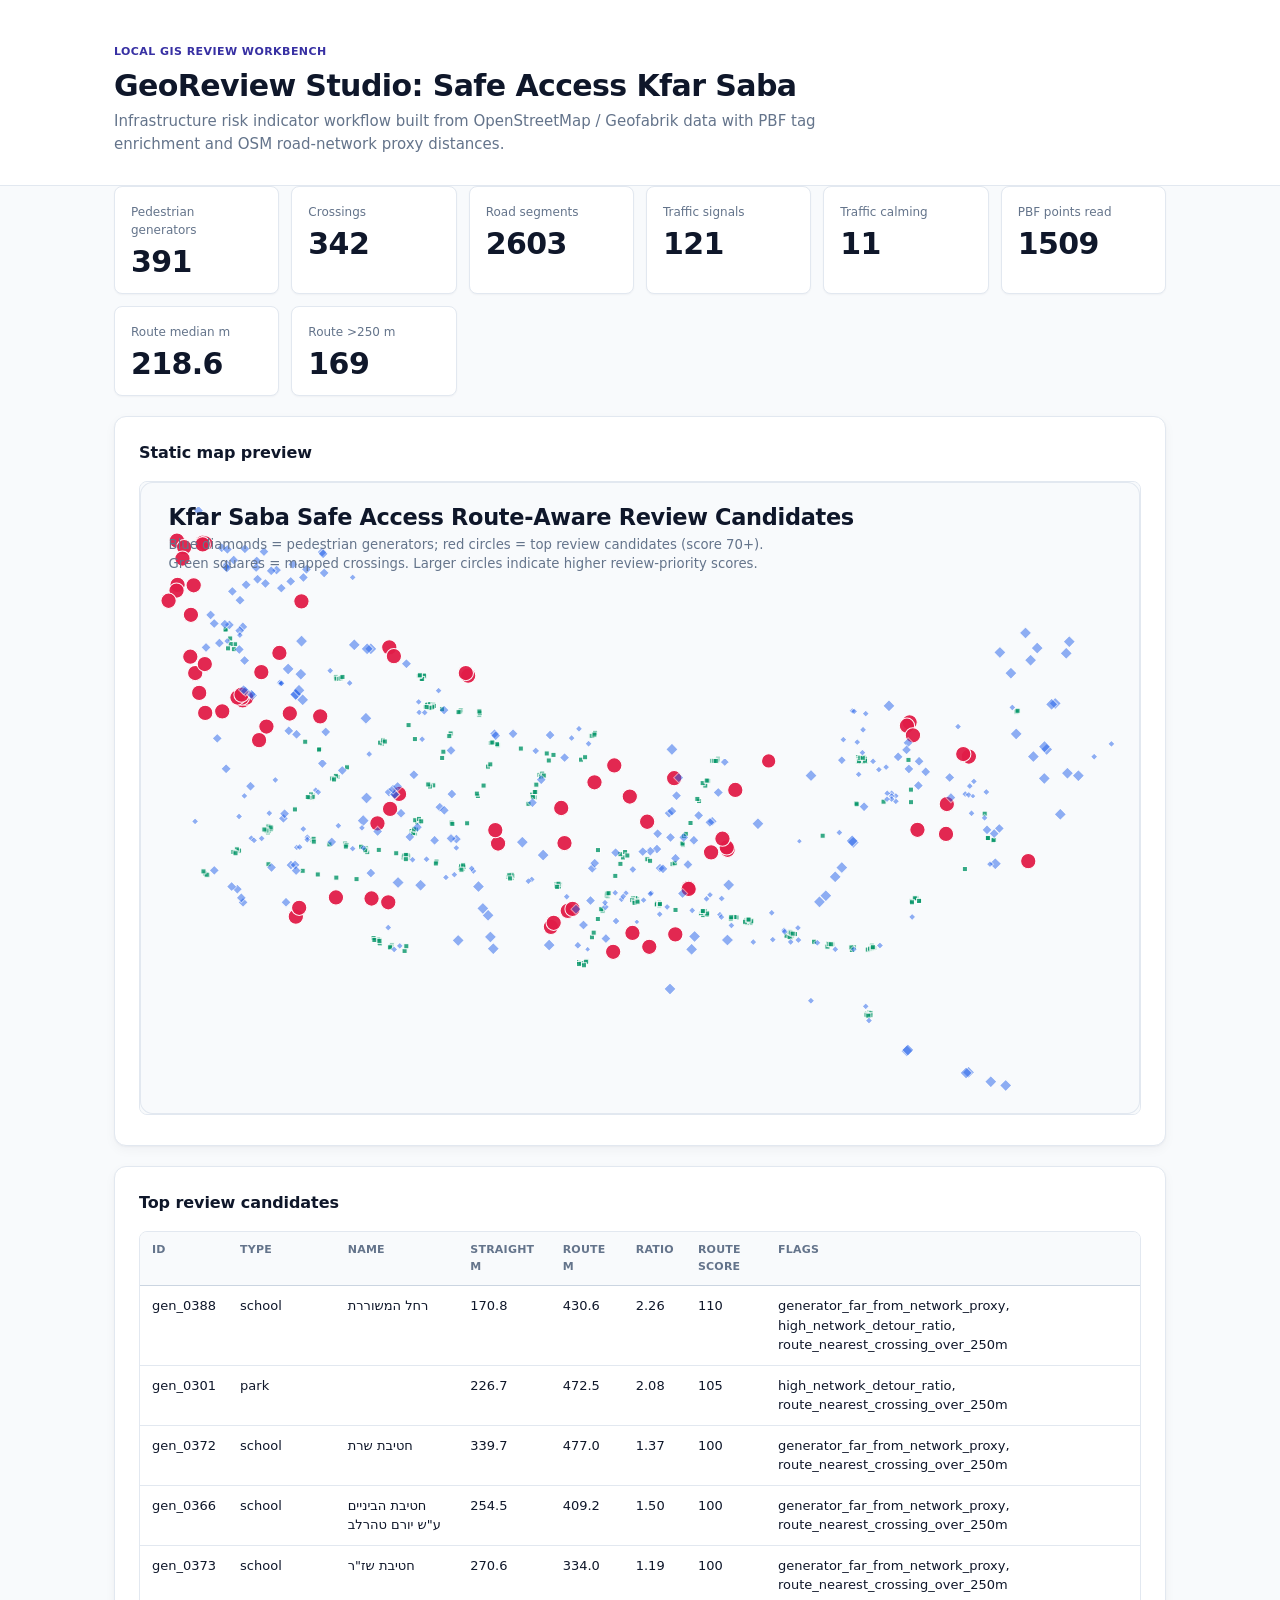
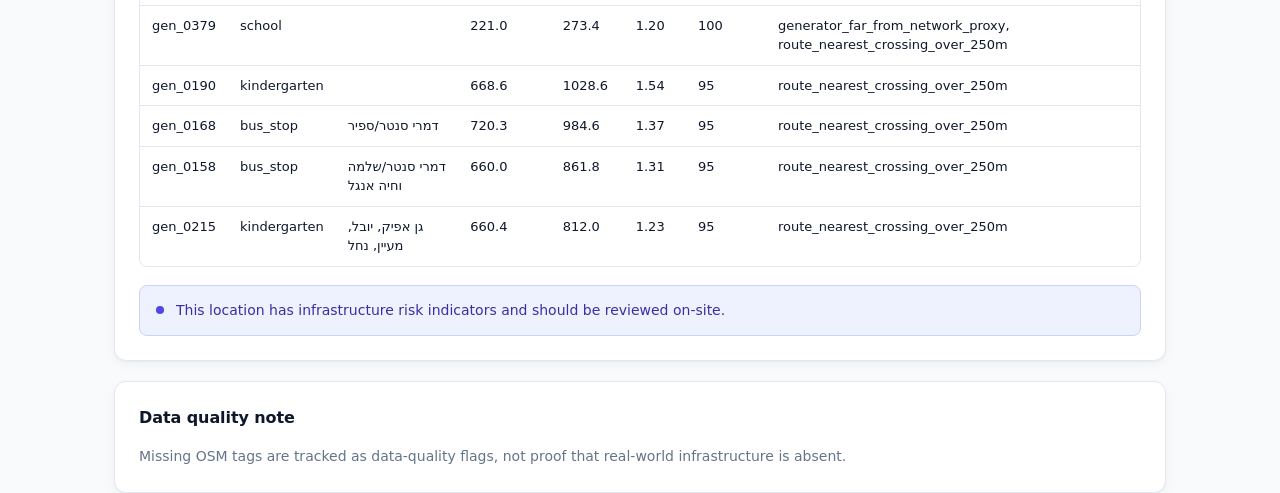
==== portfolio/index.html @ 69930da2 "Initial commit: GeoReview Studio v083 (local-first GIS review workbench) Stdlib-only Python Threadin" ====
<!doctype html>
<html lang="en">
  <head>
    <meta charset="utf-8" />
    <meta name="viewport" content="width=device-width, initial-scale=1" />
    <title>GeoReview Studio Portfolio Report</title>
    <link rel="icon" href="data:," />
    <style>
      :root {
        --bg: #f8fafc;
        --panel: #ffffff;
        --surface: #f1f5f9;
        --ink: #0f172a;
        --muted: #64748b;
        --muted-soft: #94a3b8;
        --line: #e2e8f0;
        --line-strong: #cbd5e1;
        --accent: #4f46e5;
        --accent-strong: #4338ca;
        --accent-soft: #eef2ff;
        --accent-soft-line: #c7d2fe;
        --accent-ink: #3730a3;
        --r-sm: 6px;
        --r-md: 8px;
        --r-lg: 12px;
        --shadow-1: 0 1px 2px rgba(15, 23, 42, 0.04);
        --shadow-2: 0 1px 2px rgba(15, 23, 42, 0.04), 0 4px 12px rgba(15, 23, 42, 0.04);
        --font-sans: system-ui, -apple-system, "Segoe UI", Roboto, Inter, sans-serif;
      }
      * { box-sizing: border-box; }
      body {
        margin: 0;
        background: var(--bg);
        color: var(--ink);
        font-family: var(--font-sans);
        font-size: 14px;
        line-height: 1.5;
        -webkit-font-smoothing: antialiased;
      }
      .wrap { max-width: 1100px; margin: 0 auto; padding: 0 24px; }
      header {
        padding: 40px 0 28px;
        border-bottom: 1px solid var(--line);
        background: var(--panel);
      }
      .eyebrow {
        display: inline-block;
        margin-bottom: 8px;
        color: var(--accent-ink);
        font-size: 11px;
        font-weight: 700;
        letter-spacing: 0.04em;
        text-transform: uppercase;
      }
      h1 {
        margin: 0 0 8px;
        font-size: 30px;
        font-weight: 650;
        letter-spacing: -0.02em;
        line-height: 1.12;
      }
      h2 {
        margin: 0 0 16px;
        font-size: 16px;
        font-weight: 650;
        letter-spacing: -0.005em;
      }
      p { margin: 0; color: var(--muted); line-height: 1.55; }
      .subtitle { max-width: 760px; font-size: 15px; }
      main { padding: 28px 0 56px; display: grid; gap: 20px; }
      .metrics {
        display: grid;
        grid-template-columns: repeat(6, minmax(0, 1fr));
        gap: 12px;
      }
      .metric {
        display: grid;
        align-content: start;
        gap: 8px;
        padding: 16px;
        background: var(--panel);
        border: 1px solid var(--line);
        border-radius: var(--r-md);
        box-shadow: var(--shadow-1);
      }
      .metric span { color: var(--muted); font-size: 12px; font-weight: 500; }
      .metric b {
        color: var(--ink);
        font-size: 30px;
        font-weight: 650;
        letter-spacing: -0.02em;
        line-height: 1;
        font-variant-numeric: tabular-nums;
      }
      section {
        padding: 24px;
        background: var(--panel);
        border: 1px solid var(--line);
        border-radius: var(--r-lg);
        box-shadow: var(--shadow-2);
      }
      img {
        width: 100%;
        max-height: 640px;
        object-fit: contain;
        border: 1px solid var(--line);
        border-radius: var(--r-md);
        background: var(--bg);
      }
      table { width: 100%; border-collapse: collapse; font-size: 13px; }
      th, td {
        padding: 10px 12px;
        border-bottom: 1px solid var(--line);
        text-align: left;
        vertical-align: top;
        font-variant-numeric: tabular-nums;
      }
      th {
        background: var(--bg);
        color: var(--muted);
        font-size: 11px;
        font-weight: 600;
        letter-spacing: 0.02em;
        text-transform: uppercase;
        border-bottom: 1px solid var(--line-strong);
      }
      tbody tr:last-child td { border-bottom: 0; }
      .table-frame {
        border: 1px solid var(--line);
        border-radius: var(--r-md);
        overflow: hidden;
      }
      .review-callout {
        display: flex;
        gap: 12px;
        align-items: flex-start;
        margin-top: 18px;
        padding: 14px 16px;
        border: 1px solid var(--accent-soft-line);
        border-radius: var(--r-md);
        background: var(--accent-soft);
      }
      .review-callout span.dot {
        flex: 0 0 auto;
        width: 8px;
        height: 8px;
        margin-top: 6px;
        border-radius: 50%;
        background: var(--accent);
      }
      .review-callout p { color: var(--accent-ink); }
      .note { font-size: 13px; color: var(--muted); }
    </style>
  </head>
  <body>
    <header>
      <div class="wrap">
        <span class="eyebrow">Local GIS review workbench</span>
        <h1>GeoReview Studio: Safe Access Kfar Saba</h1>
        <p class="subtitle">Infrastructure risk indicator workflow built from OpenStreetMap / Geofabrik data with PBF tag enrichment and OSM road-network proxy distances.</p>
      </div>
    </header>
    <main class="wrap">
      <div class="metrics"><div class='metric'><span>Pedestrian generators</span><b>391</b></div>
<div class='metric'><span>Crossings</span><b>342</b></div>
<div class='metric'><span>Road segments</span><b>2603</b></div>
<div class='metric'><span>Traffic signals</span><b>121</b></div>
<div class='metric'><span>Traffic calming</span><b>11</b></div>
<div class='metric'><span>PBF points read</span><b>1509</b></div>
<div class='metric'><span>Route median m</span><b>218.6</b></div>
<div class='metric'><span>Route &gt;250 m</span><b>169</b></div></div>
      <section>
        <h2>Static map preview</h2>
        <img src="assets/kfar_saba_static_map.svg" alt="Static map preview" />
      </section>
      <section>
        <h2>Top review candidates</h2>
        <div class="table-frame">
          <table>
            <thead><tr><th>ID</th><th>Type</th><th>Name</th><th>Straight m</th><th>Route m</th><th>Ratio</th><th>Route score</th><th>Flags</th></tr></thead>
            <tbody><tr><td>gen_0388</td><td>school</td><td>רחל המשוררת</td><td>170.8</td><td>430.6</td><td>2.26</td><td>110</td><td>generator_far_from_network_proxy, high_network_detour_ratio, route_nearest_crossing_over_250m</td></tr><tr><td>gen_0301</td><td>park</td><td></td><td>226.7</td><td>472.5</td><td>2.08</td><td>105</td><td>high_network_detour_ratio, route_nearest_crossing_over_250m</td></tr><tr><td>gen_0372</td><td>school</td><td>חטיבת שרת</td><td>339.7</td><td>477.0</td><td>1.37</td><td>100</td><td>generator_far_from_network_proxy, route_nearest_crossing_over_250m</td></tr><tr><td>gen_0366</td><td>school</td><td>חטיבת הביניים ע&quot;ש יורם טהרלב</td><td>254.5</td><td>409.2</td><td>1.50</td><td>100</td><td>generator_far_from_network_proxy, route_nearest_crossing_over_250m</td></tr><tr><td>gen_0373</td><td>school</td><td>חטיבת שז&quot;ר</td><td>270.6</td><td>334.0</td><td>1.19</td><td>100</td><td>generator_far_from_network_proxy, route_nearest_crossing_over_250m</td></tr><tr><td>gen_0379</td><td>school</td><td></td><td>221.0</td><td>273.4</td><td>1.20</td><td>100</td><td>generator_far_from_network_proxy, route_nearest_crossing_over_250m</td></tr><tr><td>gen_0190</td><td>kindergarten</td><td></td><td>668.6</td><td>1028.6</td><td>1.54</td><td>95</td><td>route_nearest_crossing_over_250m</td></tr><tr><td>gen_0168</td><td>bus_stop</td><td>דמרי סנטר/ספיר</td><td>720.3</td><td>984.6</td><td>1.37</td><td>95</td><td>route_nearest_crossing_over_250m</td></tr><tr><td>gen_0158</td><td>bus_stop</td><td>דמרי סנטר/שלמה וחיה אנגל</td><td>660.0</td><td>861.8</td><td>1.31</td><td>95</td><td>route_nearest_crossing_over_250m</td></tr><tr><td>gen_0215</td><td>kindergarten</td><td>גן אפיק, יובל, מעיין, נחל</td><td>660.4</td><td>812.0</td><td>1.23</td><td>95</td><td>route_nearest_crossing_over_250m</td></tr></tbody>
          </table>
        </div>
        <div class="review-callout">
          <span class="dot" aria-hidden="true"></span>
          <p>This location has infrastructure risk indicators and should be reviewed on-site.</p>
        </div>
      </section>
      <section>
        <h2>Data quality note</h2>
        <p>Missing OSM tags are tracked as data-quality flags, not proof that real-world infrastructure is absent.</p>
      </section>
    </main>
  </body>
</html>
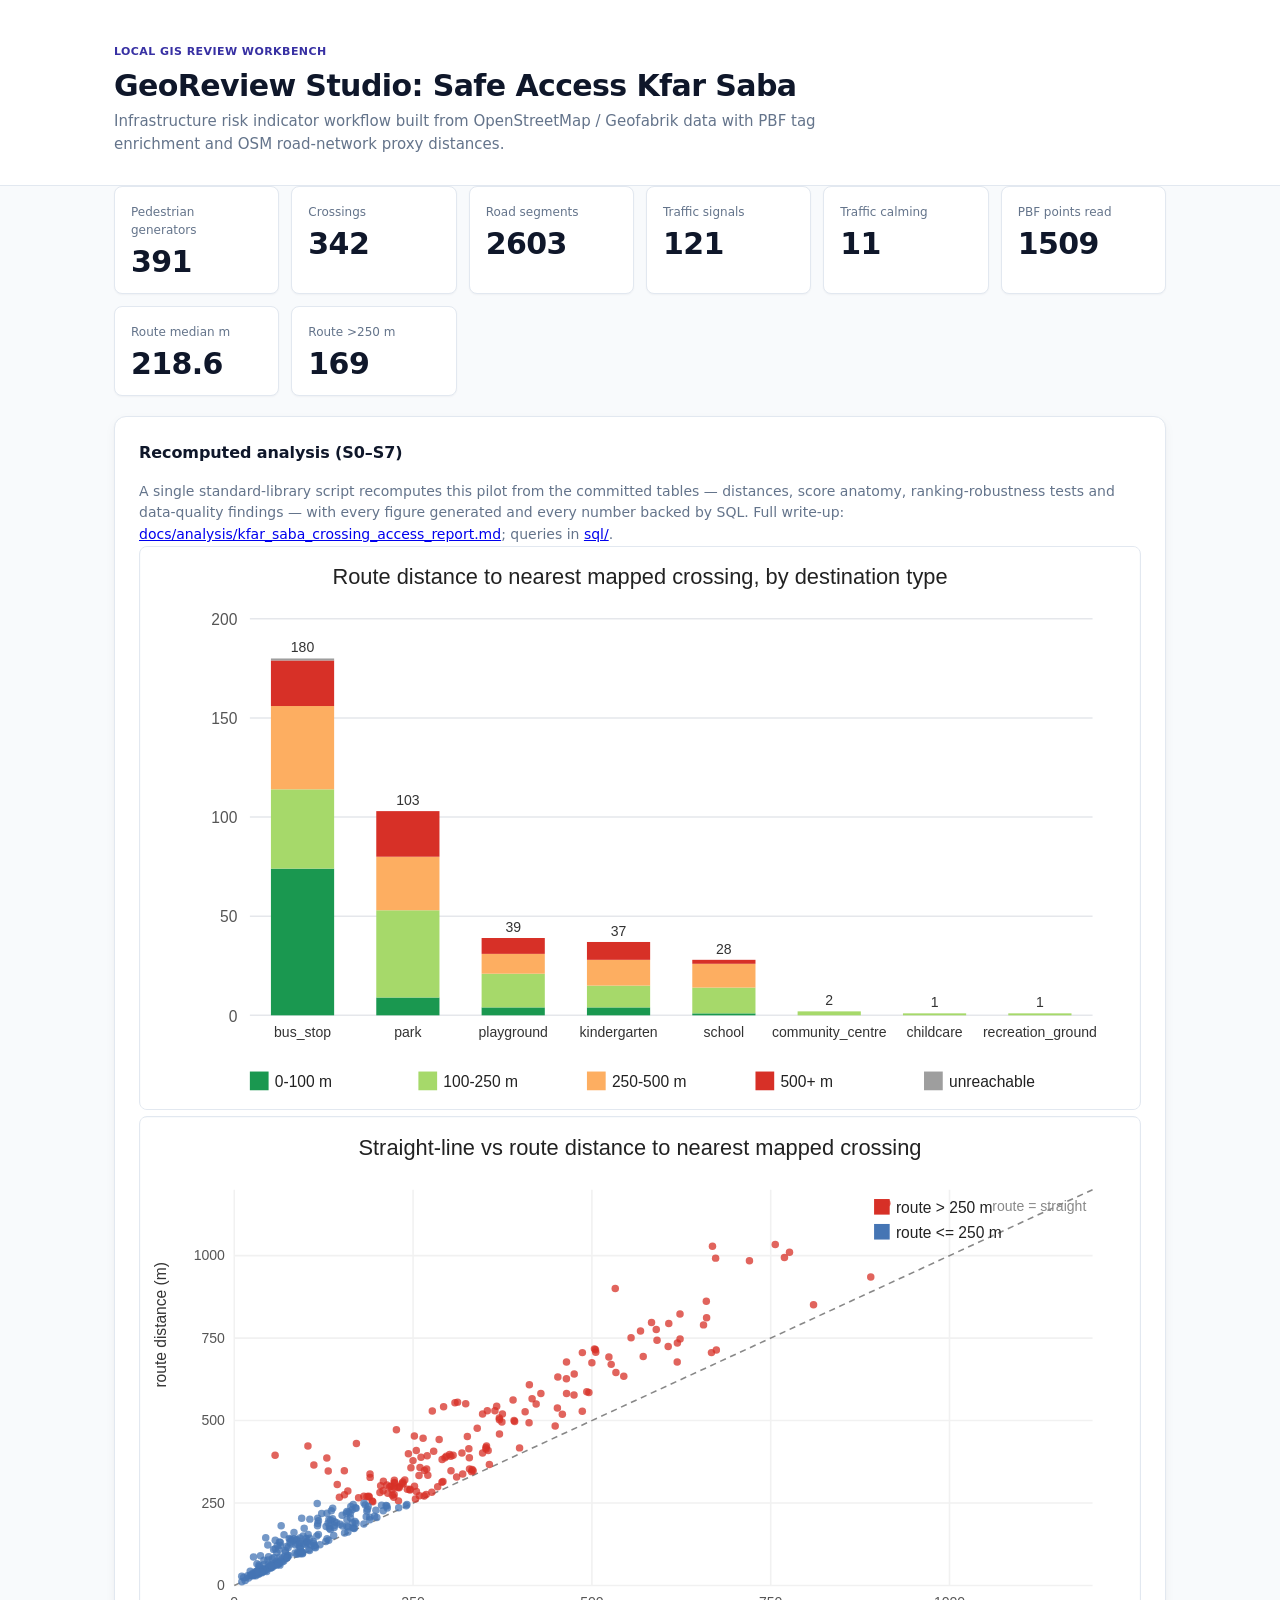
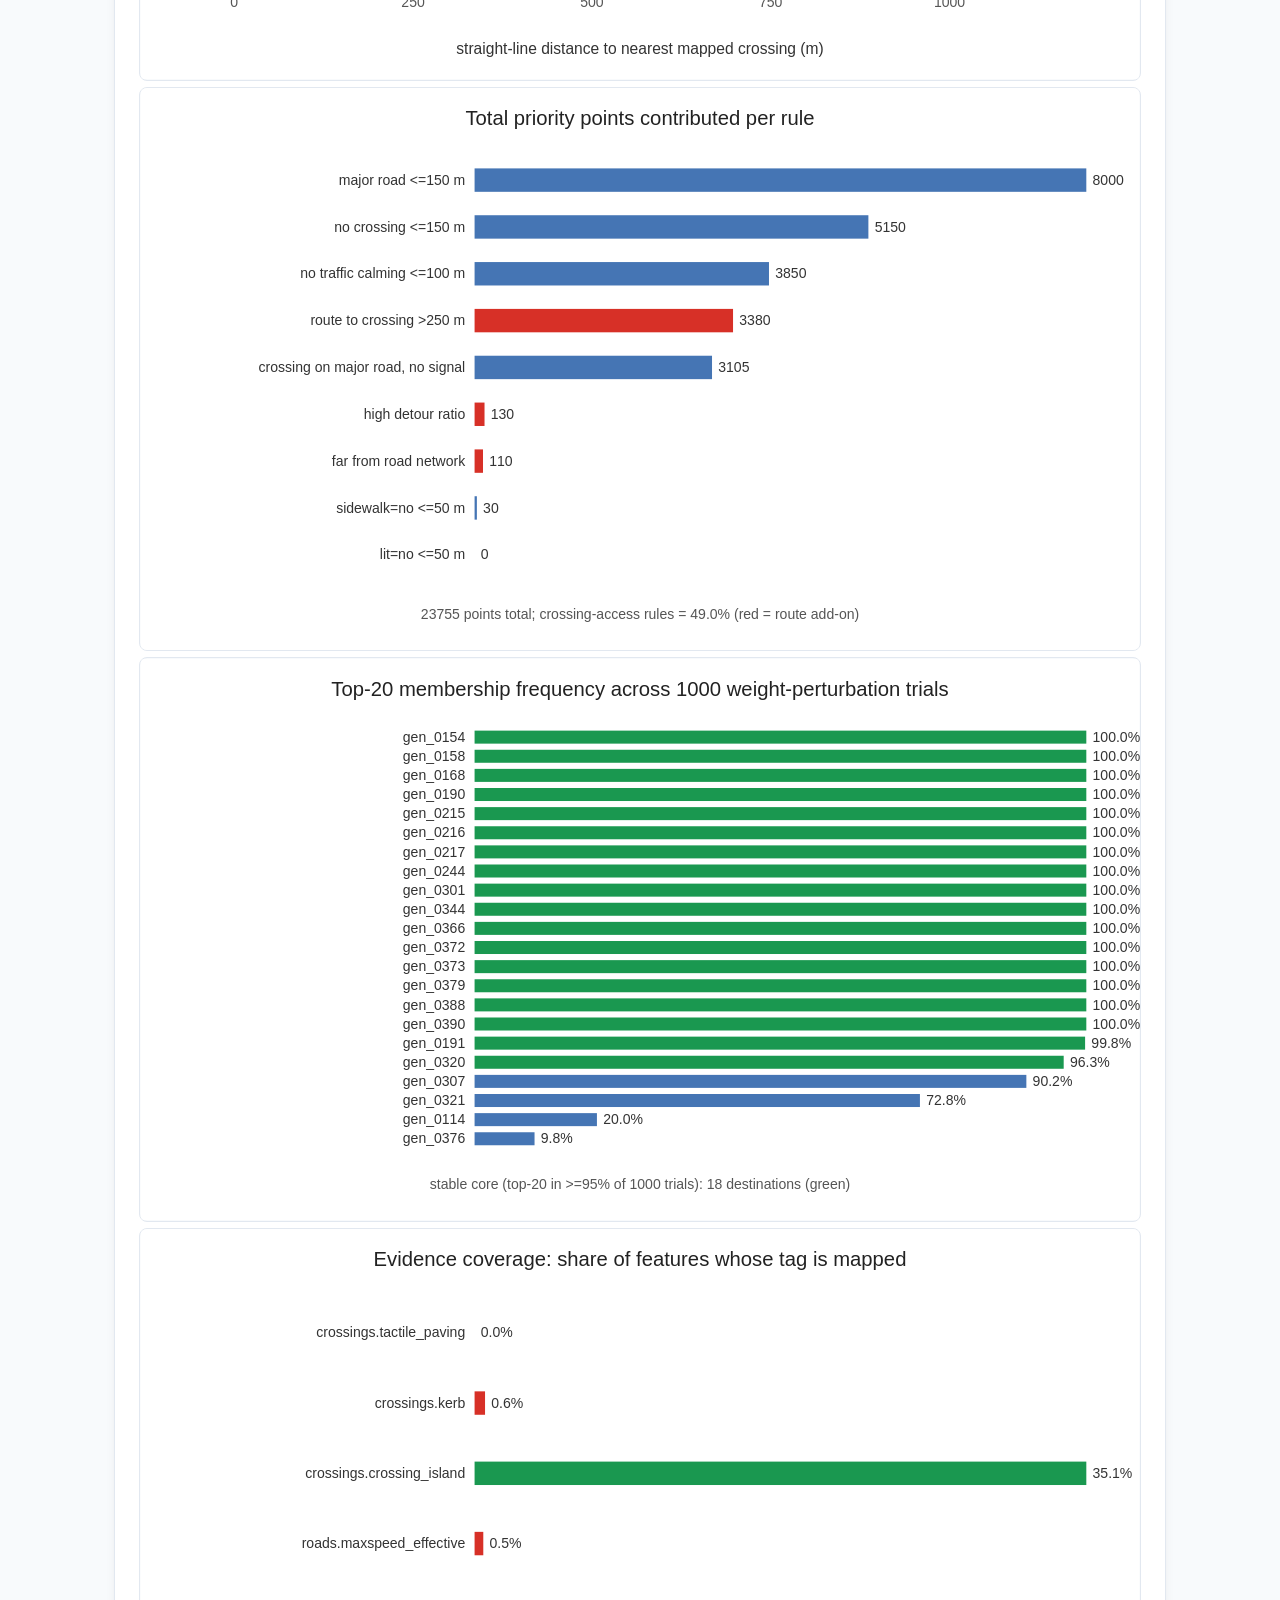
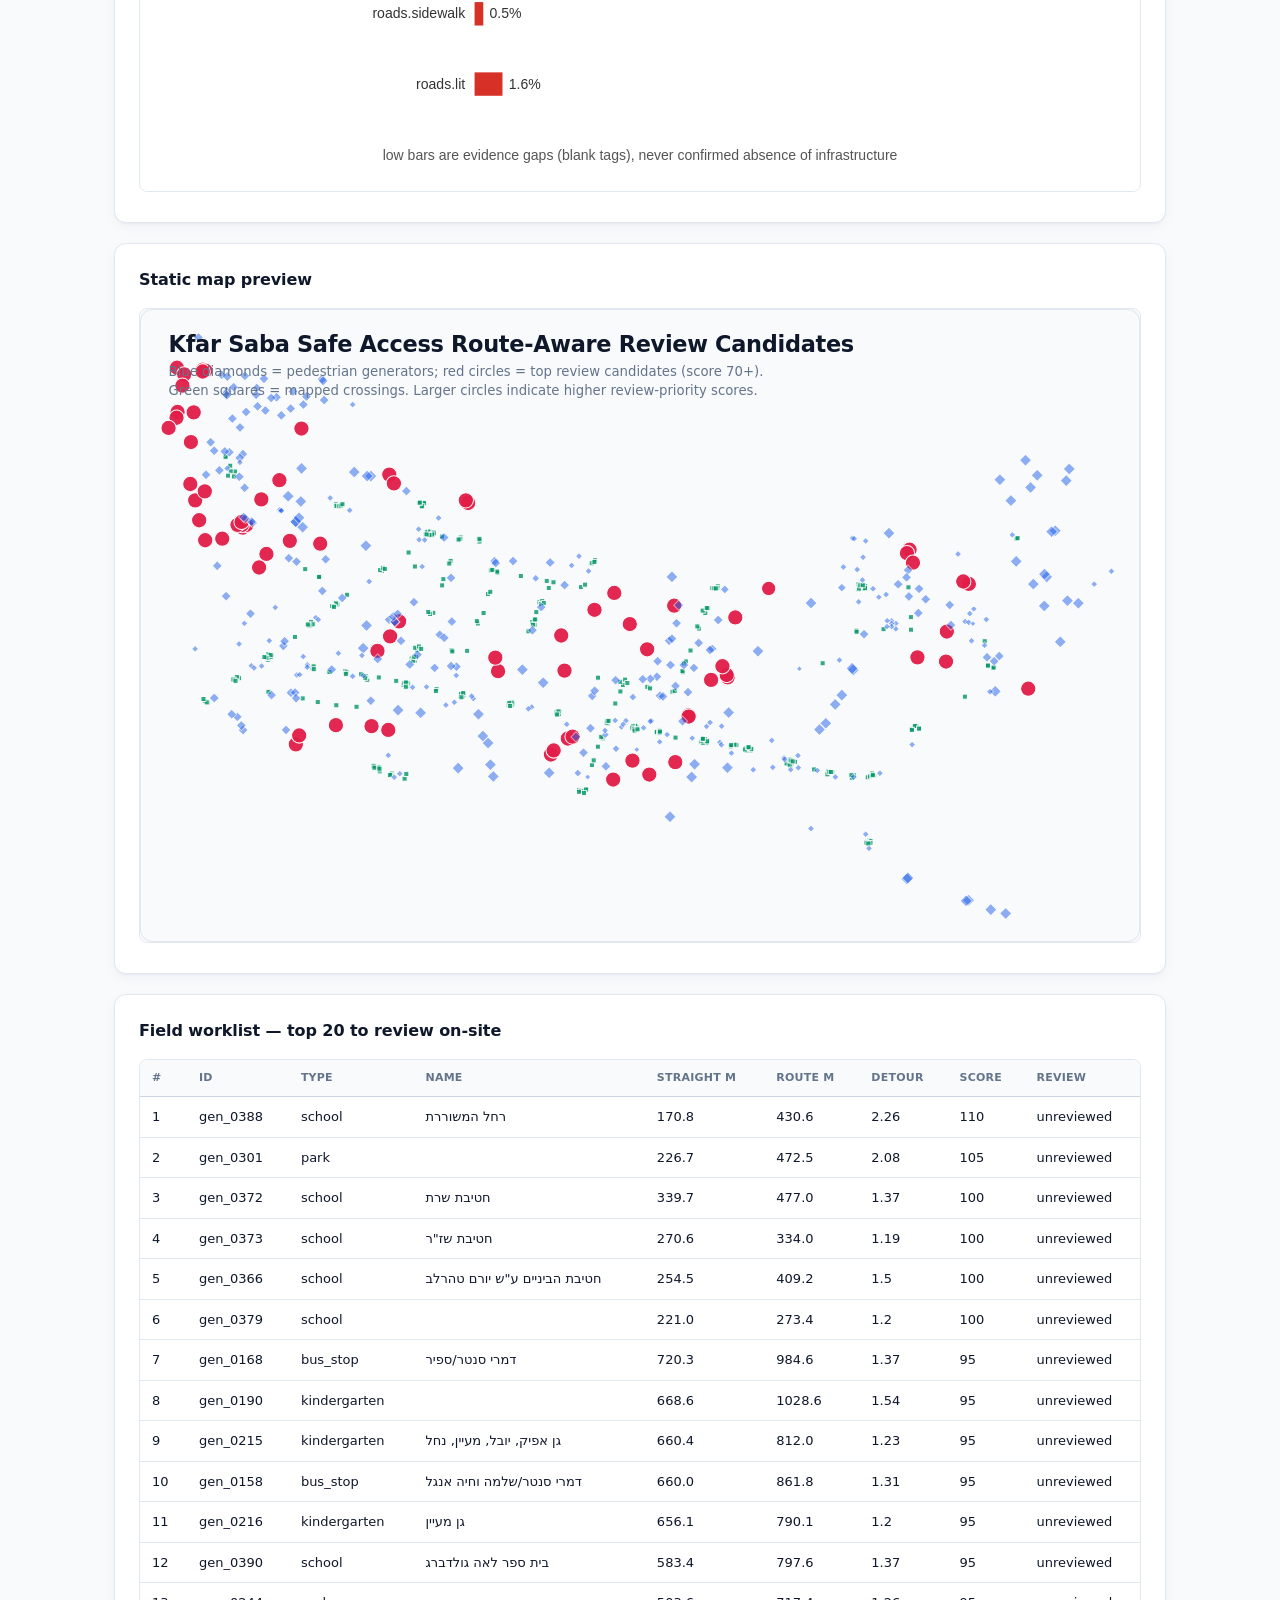
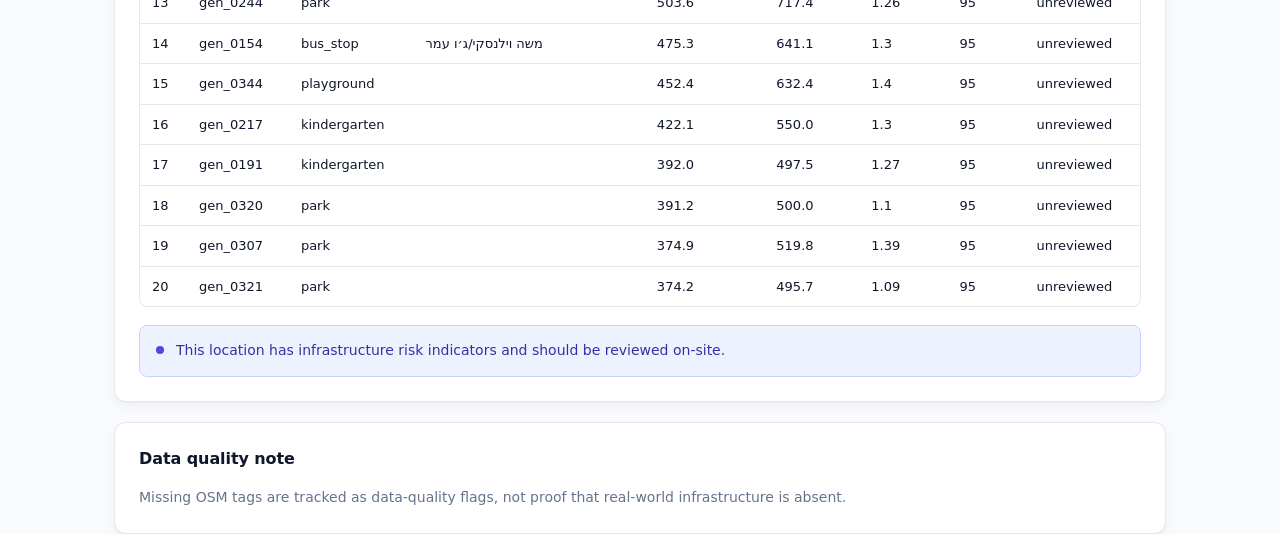
==== commit 7b1a39bc: "docs: finish the analysis artifact — S5-S7, an 8-file SQL pack, and findability Completes scripts/ge" ====
--- a/portfolio/index.html
+++ b/portfolio/index.html
@@ -170,15 +170,24 @@
 <div class='metric'><span>Route median m</span><b>218.6</b></div>
 <div class='metric'><span>Route &gt;250 m</span><b>169</b></div></div>
       <section>
+        <h2>Recomputed analysis (S0&ndash;S7)</h2>
+        <p>A single standard-library script recomputes this pilot from the committed tables &mdash; distances, score anatomy, ranking-robustness tests and data-quality findings &mdash; with every figure generated and every number backed by SQL. Full write-up: <a href="../docs/analysis/kfar_saba_crossing_access_report.md">docs/analysis/kfar_saba_crossing_access_report.md</a>; queries in <a href="../sql/">sql/</a>.</p>
+        <img src="../docs/analysis/figures/f1_route_bands_by_type.svg" alt="Route-distance bands by destination type" />
+        <img src="../docs/analysis/figures/f2_straight_vs_route.svg" alt="Straight-line vs route distance" />
+        <img src="../docs/analysis/figures/f3_points_per_rule.svg" alt="Priority points contributed per rule" />
+        <img src="../docs/analysis/figures/f4_top20_frequency.svg" alt="Top-20 membership across 1000 perturbation trials" />
+        <img src="../docs/analysis/figures/f5_evidence_coverage.svg" alt="Evidence coverage by attribute" />
+      </section>
+      <section>
         <h2>Static map preview</h2>
         <img src="assets/kfar_saba_static_map.svg" alt="Static map preview" />
       </section>
       <section>
-        <h2>Top review candidates</h2>
+        <h2>Field worklist &mdash; top 20 to review on-site</h2>
         <div class="table-frame">
           <table>
-            <thead><tr><th>ID</th><th>Type</th><th>Name</th><th>Straight m</th><th>Route m</th><th>Ratio</th><th>Route score</th><th>Flags</th></tr></thead>
-            <tbody><tr><td>gen_0388</td><td>school</td><td>רחל המשוררת</td><td>170.8</td><td>430.6</td><td>2.26</td><td>110</td><td>generator_far_from_network_proxy, high_network_detour_ratio, route_nearest_crossing_over_250m</td></tr><tr><td>gen_0301</td><td>park</td><td></td><td>226.7</td><td>472.5</td><td>2.08</td><td>105</td><td>high_network_detour_ratio, route_nearest_crossing_over_250m</td></tr><tr><td>gen_0372</td><td>school</td><td>חטיבת שרת</td><td>339.7</td><td>477.0</td><td>1.37</td><td>100</td><td>generator_far_from_network_proxy, route_nearest_crossing_over_250m</td></tr><tr><td>gen_0366</td><td>school</td><td>חטיבת הביניים ע&quot;ש יורם טהרלב</td><td>254.5</td><td>409.2</td><td>1.50</td><td>100</td><td>generator_far_from_network_proxy, route_nearest_crossing_over_250m</td></tr><tr><td>gen_0373</td><td>school</td><td>חטיבת שז&quot;ר</td><td>270.6</td><td>334.0</td><td>1.19</td><td>100</td><td>generator_far_from_network_proxy, route_nearest_crossing_over_250m</td></tr><tr><td>gen_0379</td><td>school</td><td></td><td>221.0</td><td>273.4</td><td>1.20</td><td>100</td><td>generator_far_from_network_proxy, route_nearest_crossing_over_250m</td></tr><tr><td>gen_0190</td><td>kindergarten</td><td></td><td>668.6</td><td>1028.6</td><td>1.54</td><td>95</td><td>route_nearest_crossing_over_250m</td></tr><tr><td>gen_0168</td><td>bus_stop</td><td>דמרי סנטר/ספיר</td><td>720.3</td><td>984.6</td><td>1.37</td><td>95</td><td>route_nearest_crossing_over_250m</td></tr><tr><td>gen_0158</td><td>bus_stop</td><td>דמרי סנטר/שלמה וחיה אנגל</td><td>660.0</td><td>861.8</td><td>1.31</td><td>95</td><td>route_nearest_crossing_over_250m</td></tr><tr><td>gen_0215</td><td>kindergarten</td><td>גן אפיק, יובל, מעיין, נחל</td><td>660.4</td><td>812.0</td><td>1.23</td><td>95</td><td>route_nearest_crossing_over_250m</td></tr></tbody>
+            <thead><tr><th>#</th><th>ID</th><th>Type</th><th>Name</th><th>Straight m</th><th>Route m</th><th>Detour</th><th>Score</th><th>Review</th></tr></thead>
+            <tbody><tr><td>1</td><td>gen_0388</td><td>school</td><td>רחל המשוררת</td><td>170.8</td><td>430.6</td><td>2.26</td><td>110</td><td>unreviewed</td></tr><tr><td>2</td><td>gen_0301</td><td>park</td><td></td><td>226.7</td><td>472.5</td><td>2.08</td><td>105</td><td>unreviewed</td></tr><tr><td>3</td><td>gen_0372</td><td>school</td><td>חטיבת שרת</td><td>339.7</td><td>477.0</td><td>1.37</td><td>100</td><td>unreviewed</td></tr><tr><td>4</td><td>gen_0373</td><td>school</td><td>חטיבת שז&quot;ר</td><td>270.6</td><td>334.0</td><td>1.19</td><td>100</td><td>unreviewed</td></tr><tr><td>5</td><td>gen_0366</td><td>school</td><td>חטיבת הביניים ע&quot;ש יורם טהרלב</td><td>254.5</td><td>409.2</td><td>1.5</td><td>100</td><td>unreviewed</td></tr><tr><td>6</td><td>gen_0379</td><td>school</td><td></td><td>221.0</td><td>273.4</td><td>1.2</td><td>100</td><td>unreviewed</td></tr><tr><td>7</td><td>gen_0168</td><td>bus_stop</td><td>דמרי סנטר/ספיר</td><td>720.3</td><td>984.6</td><td>1.37</td><td>95</td><td>unreviewed</td></tr><tr><td>8</td><td>gen_0190</td><td>kindergarten</td><td></td><td>668.6</td><td>1028.6</td><td>1.54</td><td>95</td><td>unreviewed</td></tr><tr><td>9</td><td>gen_0215</td><td>kindergarten</td><td>גן אפיק, יובל, מעיין, נחל</td><td>660.4</td><td>812.0</td><td>1.23</td><td>95</td><td>unreviewed</td></tr><tr><td>10</td><td>gen_0158</td><td>bus_stop</td><td>דמרי סנטר/שלמה וחיה אנגל</td><td>660.0</td><td>861.8</td><td>1.31</td><td>95</td><td>unreviewed</td></tr><tr><td>11</td><td>gen_0216</td><td>kindergarten</td><td>גן מעיין</td><td>656.1</td><td>790.1</td><td>1.2</td><td>95</td><td>unreviewed</td></tr><tr><td>12</td><td>gen_0390</td><td>school</td><td>בית ספר לאה גולדברג</td><td>583.4</td><td>797.6</td><td>1.37</td><td>95</td><td>unreviewed</td></tr><tr><td>13</td><td>gen_0244</td><td>park</td><td></td><td>503.6</td><td>717.4</td><td>1.26</td><td>95</td><td>unreviewed</td></tr><tr><td>14</td><td>gen_0154</td><td>bus_stop</td><td>משה וילנסקי/ג׳ו עמר</td><td>475.3</td><td>641.1</td><td>1.3</td><td>95</td><td>unreviewed</td></tr><tr><td>15</td><td>gen_0344</td><td>playground</td><td></td><td>452.4</td><td>632.4</td><td>1.4</td><td>95</td><td>unreviewed</td></tr><tr><td>16</td><td>gen_0217</td><td>kindergarten</td><td></td><td>422.1</td><td>550.0</td><td>1.3</td><td>95</td><td>unreviewed</td></tr><tr><td>17</td><td>gen_0191</td><td>kindergarten</td><td></td><td>392.0</td><td>497.5</td><td>1.27</td><td>95</td><td>unreviewed</td></tr><tr><td>18</td><td>gen_0320</td><td>park</td><td></td><td>391.2</td><td>500.0</td><td>1.1</td><td>95</td><td>unreviewed</td></tr><tr><td>19</td><td>gen_0307</td><td>park</td><td></td><td>374.9</td><td>519.8</td><td>1.39</td><td>95</td><td>unreviewed</td></tr><tr><td>20</td><td>gen_0321</td><td>park</td><td></td><td>374.2</td><td>495.7</td><td>1.09</td><td>95</td><td>unreviewed</td></tr></tbody>
           </table>
         </div>
         <div class="review-callout">
